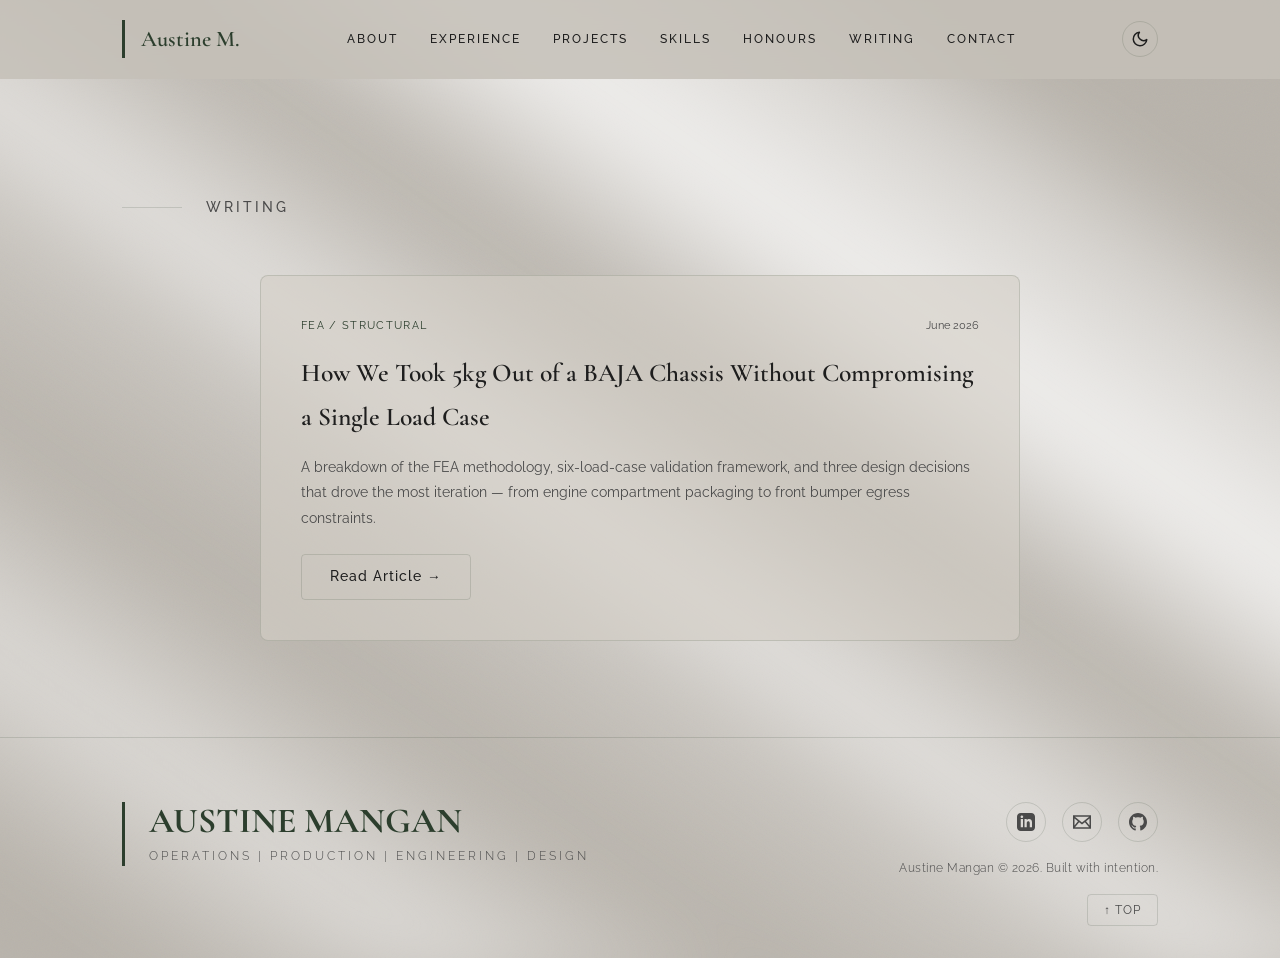
==== writing.html @ 1a507a0f "Add Writing section and BAJA FEA article" ====
<!DOCTYPE html>
<html lang="en" data-theme="light">
<head>
    <meta charset="UTF-8">
    <meta name="viewport" content="width=device-width, initial-scale=1.0">
    <title>Austine Mangan | Graduate Mechanical Engineer — Operations & Production</title>
    <meta name="description" content="Operations & Production candidate (Mechanical Engineering). Combines analytical rigour with hands-on execution—directed 400 volunteers and conducted 200 delegate conference 15% under budget.">
    <link rel="stylesheet" href="style.css">
</head>
<body>

    <!-- Navigation -->
    <nav>
        <div class="nav-container">
            <a href="index.html#" class="logo">Austine M.</a>
            <div class="nav-links" id="nav-links">
                <a href="index.html#about">About</a>
                <a href="index.html#experience">Experience</a>
                <a href="index.html#projects">Projects</a>
                <a href="index.html#skills">Skills</a>
                <a href="index.html#honours">Honours</a>
                <a href="writing.html" class="active">WRITING</a>
                <a href="index.html#contact">Contact</a>
            </div>
            <button class="theme-toggle" id="theme-toggle" aria-label="Toggle theme">
                <!-- Sun icon (shown in dark mode) -->
                <svg id="icon-sun" viewBox="0 0 24 24" style="display:none;"><circle cx="12" cy="12" r="5"/><line x1="12" y1="1" x2="12" y2="3"/><line x1="12" y1="21" x2="12" y2="23"/><line x1="4.22" y1="4.22" x2="5.64" y2="5.64"/><line x1="18.36" y1="18.36" x2="19.78" y2="19.78"/><line x1="1" y1="12" x2="3" y2="12"/><line x1="21" y1="12" x2="23" y2="12"/><line x1="4.22" y1="19.78" x2="5.64" y2="18.36"/><line x1="18.36" y1="5.64" x2="19.78" y2="4.22"/></svg>
                <!-- Moon icon (shown in light mode) -->
                <svg id="icon-moon" viewBox="0 0 24 24"><path d="M21 12.79A9 9 0 1 1 11.21 3 7 7 0 0 0 21 12.79z"/></svg>
            </button>
            <button class="menu-btn" id="menu-btn" aria-label="Menu">
                <svg viewBox="0 0 24 24"><line x1="3" y1="6" x2="21" y2="6"/><line x1="3" y1="12" x2="21" y2="12"/><line x1="3" y1="18" x2="21" y2="18"/></svg>
            </button>
        </div>
    </nav>

    
    <main style="padding-top: 100px;">
        <section class="fade-in-section">
            <div class="container">
                <div class="section-header">
                    <h2>WRITING</h2>
                </div>
                <div class="writing-grid">
                  <article class="writing-card fade-in-section">
                    <div class="writing-card-meta">
                      <span class="writing-tag">FEA / STRUCTURAL</span>
                      <span class="writing-date">June 2026</span>
                    </div>
                    <h2 class="writing-card-title">How We Took 5kg Out of a BAJA Chassis Without Compromising a Single Load Case</h2>
                    <p class="writing-card-excerpt">A breakdown of the FEA methodology, six-load-case validation framework, and three design decisions that drove the most iteration — from engine compartment packaging to front bumper egress constraints.</p>
                    <a href="writing/baja-chassis-fea.html" class="btn-secondary">Read Article →</a>
                  </article>
                </div>
            </div>
        </section>
    </main>
<!-- Footer -->
    <footer>
        <div class="footer-content">
            <div class="footer-brand">
                <p class="footer-name">AUSTINE MANGAN</p>
                <p class="footer-subtitle">OPERATIONS  |  PRODUCTION  |  ENGINEERING  |  DESIGN</p>
            </div>
            <div class="footer-right">
                <div class="footer-links">
                    <a href="https://www.linkedin.com/in/austinemangan005" target="_blank" rel="noopener" aria-label="LinkedIn">
                        <svg viewBox="0 0 24 24"><path d="M19 0h-14c-2.761 0-5 2.239-5 5v14c0 2.761 2.239 5 5 5h14c2.762 0 5-2.239 5-5v-14c0-2.761-2.238-5-5-5zm-11 19h-3v-11h3v11zm-1.5-12.268c-.966 0-1.75-.79-1.75-1.764s.784-1.764 1.75-1.764 1.75.79 1.75 1.764-.783 1.764-1.75 1.764zm13.5 12.268h-3v-5.604c0-3.368-4-3.113-4 0v5.604h-3v-11h3v1.765c1.396-2.586 7-2.777 7 2.476v6.759z"/></svg>
                    </a>
                    <a href="mailto:austinemangan2003@gmail.com" aria-label="Email">
                        <svg viewBox="0 0 24 24"><path d="M0 3v18h24v-18h-24zm6.623 7.929l-4.623 5.712v-9.458l4.623 3.746zm-4.141-5.929h19.035l-9.517 7.713-9.518-7.713zm5.694 7.188l3.824 3.099 3.83-3.104 5.612 6.817h-18.779l5.513-6.812zm9.208-1.264l4.616-3.741v9.348l-4.616-5.607z"/></svg>
                    </a>
                    <a href="https://github.com/austinemangan" target="_blank" rel="noopener" aria-label="GitHub">
                        <svg viewBox="0 0 24 24"><path d="M12 0c-6.626 0-12 5.373-12 12 0 5.302 3.438 9.8 8.207 11.387.599.111.793-.261.793-.577v-2.234c-3.338.726-4.033-1.416-4.033-1.416-.546-1.387-1.333-1.756-1.333-1.756-1.089-.745.083-.729.083-.729 1.205.084 1.839 1.237 1.839 1.237 1.07 1.834 2.807 1.304 3.492.997.107-.775.418-1.305.762-1.604-2.665-.305-5.467-1.334-5.467-5.931 0-1.311.469-2.381 1.236-3.221-.124-.303-.535-1.524.117-3.176 0 0 1.008-.322 3.301 1.23.957-.266 1.983-.399 3.003-.404 1.02.005 2.047.138 3.006.404 2.291-1.552 3.297-1.23 3.297-1.23.653 1.653.242 2.874.118 3.176.77.84 1.235 1.911 1.235 3.221 0 4.609-2.807 5.624-5.479 5.921.43.372.823 1.102.823 2.222v3.293c0 .319.192.694.801.576 4.765-1.589 8.199-6.086 8.199-11.386 0-6.627-5.373-12-12-12z"/></svg>
                    </a>
                </div>
                <span class="footer-copyright">Austine Mangan © 2026. Built with intention.</span>
                <button class="back-to-top" id="back-to-top" aria-label="Back to Top">↑ Top</button>
            </div>
        </div>
    </footer>

    <script src="script.js"></script>
</body>
</html>
---- style.css ----
/* ============================================================
   Google Fonts
   ============================================================ */
@import url('https://fonts.googleapis.com/css2?family=Cormorant+Garamond:ital,wght@0,400;0,500;0,600;0,700;1,400;1,500;1,600;1,700&family=Raleway:ital,wght@0,300;0,400;0,500;0,600;0,700;1,300;1,400&display=swap');

/* ============================================================
   CSS Custom Properties
   ============================================================ */
:root {
  /* Colour Palette — extracted from LinkedIn banner & suit */
  --green-primary: #2C3E2D;
  --green-dark: #1E2B1F;
  --green-light: #3A5240;
  --green-hover: #1A251B;
  --stone-bg: #B8B3AB;
  --stone-light: #C5C0B8;
  --stone-dark: #A5A098;
  --cream: #F5F0EB;
  --cream-dark: #E8E2DB;
  --charcoal: #1E1E1E;
  --charcoal-soft: #4A4A4A;

  /* Semantic tokens */
  --bg-primary: var(--stone-bg);
  --bg-secondary: var(--stone-light);
  --bg-card: rgba(212, 207, 199, 0.6);
  --text-primary: var(--charcoal);
  --text-secondary: var(--charcoal-soft);
  --accent: var(--green-primary);
  --accent-hover: var(--green-dark);
  --border-color: rgba(44, 62, 45, 0.15);
  --nav-bg: rgba(197, 192, 184, 0.85);

  /* Typography */
  --font-serif: 'Cormorant Garamond', 'Georgia', serif;
  --font-sans: 'Raleway', 'Helvetica Neue', sans-serif;

  /* Layout */
  --content-width: 1100px;
  --border-radius: 8px;
  --transition: all 0.35s cubic-bezier(0.165, 0.84, 0.44, 1);

  /* The vertical rule motif thickness */
  --rule-width: 3px;
}

/* Dark mode */
[data-theme="dark"] {
  --bg-primary: #1A1A1A;
  --bg-secondary: #242424;
  --bg-card: rgba(36, 36, 36, 0.8);
  --text-primary: var(--cream);
  --text-secondary: #A0A0A0;
  --accent: #7FA882;
  --accent-hover: #9CC49E;
  --border-color: rgba(127, 168, 130, 0.2);
  --nav-bg: rgba(26, 26, 26, 0.9);
}

/* ============================================================
   Reset & Base
   ============================================================ */
*,
*::before,
*::after {
  box-sizing: border-box;
  margin: 0;
  padding: 0;
}

html {
  scroll-behavior: smooth;
}

body {
  position: relative;
  z-index: 0;
  font-family: var(--font-sans);
  background-color: var(--bg-primary);
  background-image: url("data:image/svg+xml,%3Csvg viewBox='0 0 256 256' xmlns='http://www.w3.org/2000/svg'%3E%3Cfilter id='noise'%3E%3CfeTurbulence type='fractalNoise' baseFrequency='0.9' numOctaves='4' stitchTiles='stitch'/%3E%3C/filter%3E%3Crect width='100%25' height='100%25' filter='url(%23noise)' opacity='0.04'/%3E%3C/svg%3E");
  background-repeat: repeat;
  background-size: 256px 256px;
  color: var(--text-primary);
  line-height: 1.7;
}

/* Sunlight overlay effect */
body::before {
  content: '';
  position: fixed;
  top: -10%;
  left: -10%;
  width: 120vw;
  height: 120vh;
  pointer-events: none;
  z-index: -1;
  background: linear-gradient(
    215deg,
    rgba(255, 255, 255, 0) 20%,
    rgba(255, 255, 255, 0.4) 25%,
    rgba(255, 255, 255, 0.8) 35%,
    rgba(255, 255, 255, 0) 45%,
    rgba(255, 255, 255, 0.6) 55%,
    rgba(255, 255, 255, 0.25) 60%,
    rgba(255, 255, 255, 0) 70%,
    rgba(255, 255, 255, 0.5) 80%,
    rgba(255, 255, 255, 0) 90%
  );
  filter: blur(35px);
  mix-blend-mode: normal;
  opacity: 1;
  transition: opacity 0.4s ease;
}

[data-theme="dark"] body::before {
  opacity: 0.15;
}

h1, h2, h3, h4, h5, h6 {
  font-family: var(--font-serif);
}

a {
  color: var(--accent);
  transition: color 0.3s ease;
}

a:hover {
  color: var(--accent-hover);
}

img {
  max-width: 100%;
  display: block;
}

/* ============================================================
   Layout
   ============================================================ */
.container {
  max-width: var(--content-width);
  margin: 0 auto;
  padding: 0 2rem;
}

section {
  padding: 6rem 0;
}

/* ============================================================
   Section Headers
   ============================================================ */
.section-header {
  display: flex;
  align-items: center;
  gap: 1.5rem;
  margin-bottom: 3.5rem;
}

.section-header::before {
  content: '';
  flex: 1;
  height: 1px;
  background: var(--border-color);
  max-width: 60px;
}

.section-header h2 {
  font-family: var(--font-sans);
  font-size: 0.85rem;
  font-weight: 500;
  letter-spacing: 3px;
  text-transform: uppercase;
  color: var(--text-secondary);
  margin: 0;
  white-space: nowrap;
}

/* ============================================================
   Navigation
   ============================================================ */
nav {
  position: fixed;
  top: 0;
  width: 100%;
  padding: 1.25rem 0;
  background: var(--nav-bg);
  backdrop-filter: blur(12px);
  -webkit-backdrop-filter: blur(12px);
  z-index: 1000;
  border-bottom: 1px solid transparent;
  transition: padding 0.3s ease, border-bottom 0.3s ease, box-shadow 0.3s ease;
}

nav.scrolled {
  padding: 0.75rem 0;
  border-bottom: 1px solid var(--border-color);
  box-shadow: 0 2px 20px rgba(0, 0, 0, 0.06);
}

.nav-container {
  display: flex;
  justify-content: space-between;
  align-items: center;
  max-width: var(--content-width);
  margin: 0 auto;
  padding: 0 2rem;
}

.logo {
  font-family: var(--font-serif);
  font-size: 1.4rem;
  font-weight: 600;
  color: var(--accent);
  text-decoration: none;
  padding-left: 1rem;
  border-left: var(--rule-width) solid var(--accent);
}

.nav-links {
  display: flex;
  align-items: center;
  gap: 2rem;
}

.nav-links a {
  font-family: var(--font-sans);
  font-size: 0.75rem;
  font-weight: 500;
  letter-spacing: 2px;
  text-transform: uppercase;
  color: var(--text-primary);
  text-decoration: none;
  transition: color 0.3s ease;
  position: relative;
}

.nav-links a::after {
  content: '';
  position: absolute;
  bottom: -4px;
  left: 0;
  width: 0;
  height: 2px;
  background: var(--accent);
  transition: width 0.3s ease;
}

.nav-links a:hover::after,
.nav-links a.active::after {
  width: 100%;
}

.nav-links a:hover {
  color: var(--accent);
}

/* ============================================================
   Theme Toggle
   ============================================================ */
.theme-toggle {
  background: none;
  border: 1px solid var(--border-color);
  color: var(--text-primary);
  width: 36px;
  height: 36px;
  border-radius: 50%;
  cursor: pointer;
  display: flex;
  align-items: center;
  justify-content: center;
  transition: var(--transition);
}

.theme-toggle:hover {
  border-color: var(--accent);
  color: var(--accent);
}

.theme-toggle svg {
  width: 18px;
  height: 18px;
  fill: none;
  stroke: currentColor;
  stroke-width: 2;
  stroke-linecap: round;
  stroke-linejoin: round;
}

/* ============================================================
   Mobile Menu Button
   ============================================================ */
.menu-btn {
  display: none;
  background: none;
  border: none;
  color: var(--text-primary);
  cursor: pointer;
  padding: 0.5rem;
}

.menu-btn svg {
  width: 24px;
  height: 24px;
  stroke: currentColor;
  stroke-width: 2;
  fill: none;
}

/* ============================================================
   Hero Section
   ============================================================ */
.hero {
  min-height: 100vh;
  display: flex;
  align-items: center;
  padding-top: 120px;
  padding-bottom: 4rem;
  overflow: hidden;
}

.hero-container {
  display: grid;
  grid-template-columns: 1.1fr 0.9fr;
  gap: 4rem;
  align-items: center;
  max-width: var(--content-width);
  margin: 0 auto;
  padding: 0 2rem;
}

.hero-text {
  display: flex;
  flex-direction: column;
}

.hero-name {
  font-family: var(--font-serif);
  font-size: 3.8rem;
  font-weight: 700;
  color: var(--accent);
  line-height: 1.05;
  margin-bottom: 0.75rem;
  padding-left: 1.5rem;
  border-left: var(--rule-width) solid var(--accent);
}

.hero-title {
  font-family: var(--font-sans);
  font-size: 0.85rem;
  font-weight: 400;
  letter-spacing: 3.5px;
  text-transform: uppercase;
  color: var(--text-secondary);
  margin-bottom: 2rem;
  padding-left: 1.5rem;
}

.hero-tagline {
  font-family: var(--font-serif);
  font-size: 1.25rem;
  font-style: italic;
  color: var(--text-secondary);
  line-height: 1.7;
  margin-bottom: 2.5rem;
  max-width: 520px;
}

.hero-actions {
  display: flex;
  align-items: center;
  gap: 1.5rem;
}

.hero-photo {
  display: flex;
  justify-content: center;
  align-items: flex-end;
  position: relative;
  overflow: hidden;
  width: 100%;
  max-width: 380px;
  aspect-ratio: 1 / 1;
  border-radius: 50%;
  border: 4px solid var(--accent);
  margin: 0 auto;
}

.hero-photo img {
  width: 100%;
  height: 100%;
  object-fit: cover;
  object-position: top center;
  filter: contrast(1.02);
}

/* ============================================================
   Buttons
   ============================================================ */

/* Primary CTA — dark green fill, cream serif label */
.btn-primary {
  display: inline-flex;
  align-items: center;
  justify-content: center;
  gap: 0.5rem;
  padding: 0.85rem 2rem;
  background: var(--green-primary);
  color: var(--cream);
  font-family: var(--font-serif);
  font-size: 1rem;
  font-weight: 600;
  border: none;
  border-radius: 4px;
  cursor: pointer;
  text-decoration: none;
  transition: var(--transition);
  letter-spacing: 0.5px;
}

.btn-primary:hover {
  background: var(--green-dark);
  color: var(--cream);
  transform: translateY(-2px);
  box-shadow: 0 8px 24px rgba(44, 62, 45, 0.25);
}

[data-theme="dark"] .btn-primary {
  background: var(--green-primary);
  color: var(--cream);
}

[data-theme="dark"] .btn-primary:hover {
  background: var(--green-light);
}

/* LinkedIn icon link */
.btn-icon {
  display: inline-flex;
  align-items: center;
  justify-content: center;
  width: 44px;
  height: 44px;
  border: 1px solid var(--border-color);
  border-radius: 50%;
  color: var(--text-secondary);
  transition: var(--transition);
  text-decoration: none;
}

.btn-icon:hover {
  border-color: var(--accent);
  color: var(--accent);
  transform: translateY(-2px);
}

.btn-icon svg {
  width: 20px;
  height: 20px;
  fill: currentColor;
}

/* Secondary / outline button */
.btn-secondary {
  display: inline-flex;
  align-items: center;
  gap: 0.5rem;
  padding: 0.65rem 1.75rem;
  background: transparent;
  color: var(--text-primary);
  font-family: var(--font-sans);
  font-size: 0.85rem;
  font-weight: 500;
  letter-spacing: 1px;
  border: 1px solid var(--border-color);
  border-radius: 4px;
  cursor: pointer;
  text-decoration: none;
  transition: var(--transition);
}

.btn-secondary:hover {
  border-color: var(--accent);
  color: var(--accent);
  transform: translateY(-2px);
}

/* ============================================================
   About Section
   ============================================================ */
.about-content {
  max-width: 800px;
}

.about-text {
  font-size: 1.1rem;
  color: var(--text-secondary);
  line-height: 1.8;
  margin-bottom: 1.5rem;
}

.about-text:last-of-type {
  margin-bottom: 0;
}

.about-text strong {
  color: var(--text-primary);
  font-weight: 600;
}

/* Stats row */
.stats-row {
  display: grid;
  grid-template-columns: repeat(4, 1fr);
  gap: 1.5rem;
  margin-top: 3.5rem;
}

.stat-card {
  text-align: center;
  padding: 1.75rem 1rem;
  background: var(--bg-card);
  backdrop-filter: blur(8px);
  border: 1px solid var(--border-color);
  border-radius: var(--border-radius);
  border-top: var(--rule-width) solid var(--accent);
  transition: var(--transition);
}

.stat-card:hover {
  transform: translateY(-4px);
  box-shadow: 0 8px 24px rgba(0, 0, 0, 0.08);
}

.stat-number {
  font-family: var(--font-serif);
  font-size: 2rem;
  font-weight: 700;
  color: var(--accent);
  display: block;
  margin-bottom: 0.5rem;
}

.stat-label {
  font-family: var(--font-sans);
  font-size: 0.78rem;
  font-weight: 500;
  letter-spacing: 1px;
  text-transform: uppercase;
  color: var(--text-secondary);
}

/* ============================================================
   Experience & Project Cards (shared card style)
   ============================================================ */
.cards-grid {
  display: grid;
  grid-template-columns: repeat(2, 1fr);
  gap: 2rem;
}

.card {
  background: var(--bg-card);
  backdrop-filter: blur(8px);
  border: 1px solid var(--border-color);
  border-left: var(--rule-width) solid var(--accent);
  border-radius: var(--border-radius);
  overflow: hidden;
  transition: var(--transition);
  display: flex;
  flex-direction: column;
}

.card:hover {
  transform: translateY(-5px);
  box-shadow: 0 12px 32px rgba(0, 0, 0, 0.1);
  border-left-color: var(--green-dark);
}

.card-image {
  height: 220px;
  background: var(--bg-secondary);
  overflow: hidden;
  position: relative;
}

.card-image img {
  width: 100%;
  height: 100%;
  object-fit: cover;
  transition: transform 0.5s ease;
}

.card:hover .card-image img {
  transform: scale(1.03);
}

/* Carousel within card images */
.card-image.carousel {
  position: relative;
}

.card-image.carousel img {
  position: absolute;
  top: 0;
  left: 0;
  width: 100%;
  height: 100%;
  object-fit: cover;
  opacity: 0;
  transition: opacity 1s ease-in-out;
}

.card-body {
  padding: 1.5rem;
  flex: 1;
  display: flex;
  flex-direction: column;
}

.card-meta {
  display: flex;
  align-items: baseline;
  flex-wrap: wrap;
  gap: 0.5rem;
  margin-bottom: 0.5rem;
}

.card-meta .card-org {
  font-family: var(--font-sans);
  font-size: 0.78rem;
  font-weight: 500;
  letter-spacing: 1px;
  text-transform: uppercase;
  color: var(--text-secondary);
}

.card-meta .card-date {
  font-family: var(--font-sans);
  font-size: 0.75rem;
  color: var(--text-secondary);
  margin-left: auto;
}

.card-title {
  font-family: var(--font-serif);
  font-size: 1.3rem;
  font-weight: 600;
  color: var(--text-primary);
  margin-bottom: 0.75rem;
}

.card-desc {
  font-size: 0.95rem;
  color: var(--text-secondary);
  line-height: 1.7;
  margin-bottom: 1.25rem;
  flex: 1;
  text-align: justify;
}

.card-tags {
  display: flex;
  flex-wrap: wrap;
  gap: 0.5rem;
}

.tag {
  font-family: var(--font-sans);
  font-size: 0.72rem;
  font-weight: 500;
  letter-spacing: 0.5px;
  padding: 0.3rem 0.75rem;
  border: 1px solid var(--accent);
  border-radius: 4px;
  color: var(--accent);
  background: transparent;
  transition: var(--transition);
}

[data-theme="dark"] .tag {
  border-color: var(--accent);
  color: var(--accent);
}

.tag:hover {
  background: var(--accent);
  color: var(--cream);
}

/* ============================================================
   Featured Project Cards (full width, horizontal)
   ============================================================ */
.card.featured {
  grid-column: 1 / -1;
  flex-direction: row;
}

.card.featured .card-image {
  width: 45%;
  height: auto;
  min-height: 350px;
}

.card.featured .card-body {
  width: 55%;
  justify-content: center;
  padding: 2rem;
}

.card.featured .card-desc {
  font-size: 0.9rem;
}

/* ============================================================
   Show More Button
   ============================================================ */
.show-more-wrap {
  display: flex;
  justify-content: center;
  margin-top: 2.5rem;
}

.show-more-btn {
  display: inline-flex;
  align-items: center;
  gap: 0.5rem;
  padding: 0.6rem 1.75rem;
  font-family: var(--font-sans);
  font-size: 0.78rem;
  font-weight: 500;
  letter-spacing: 1.5px;
  text-transform: uppercase;
  color: var(--text-secondary);
  background: transparent;
  border: 1px solid var(--border-color);
  border-radius: 4px;
  cursor: pointer;
  transition: var(--transition);
}

.show-more-btn:hover {
  border-color: var(--accent);
  color: var(--accent);
}

.show-more-arrow {
  display: inline-block;
  transition: transform 0.3s ease;
  font-size: 0.85rem;
}

.show-more-btn.expanded .show-more-arrow {
  transform: rotate(180deg);
}

.exp-hidden {
  display: none !important;
}

/* ============================================================
   Skills Section
   ============================================================ */
.skills-section {
  /* single unified layout */
}

.skills-group {
  margin-bottom: 3rem;
}

.skills-group:last-child {
  margin-bottom: 0;
}

.skills-group-title {
  font-family: var(--font-sans);
  font-size: 0.78rem;
  font-weight: 600;
  letter-spacing: 2px;
  text-transform: uppercase;
  color: var(--accent);
  margin-bottom: 1.25rem;
  padding-left: 1rem;
  border-left: var(--rule-width) solid var(--accent);
}

.skills-grid {
  display: flex;
  flex-wrap: wrap;
  gap: 0.65rem;
}

.skill-tag {
  font-family: var(--font-sans);
  font-size: 0.85rem;
  font-weight: 400;
  padding: 0.55rem 1.1rem;
  background: var(--bg-card);
  border: 1px solid var(--border-color);
  border-radius: 4px;
  color: var(--text-primary);
  transition: var(--transition);
}

.skill-tag:hover {
  border-color: var(--accent);
  color: var(--accent);
  transform: translateY(-2px);
}

/* ============================================================
   Honours Section (Grid)
   ============================================================ */
.honours-grid {
  display: grid;
  grid-template-columns: repeat(2, 1fr);
  gap: 1.5rem;
}

.honour-card {
  background: var(--bg-card);
  backdrop-filter: blur(8px);
  border: 1px solid var(--border-color);
  border-left: var(--rule-width) solid var(--accent);
  border-radius: var(--border-radius);
  padding: 1.5rem;
  display: flex;
  flex-direction: column;
  gap: 1rem;
  transition: var(--transition);
}

.honour-card:hover {
  transform: translateY(-4px);
  box-shadow: 0 8px 24px rgba(0, 0, 0, 0.08);
}

.honour-header {
  display: flex;
  align-items: flex-start;
  gap: 1rem;
}

.honour-icon {
  width: 40px;
  height: 40px;
  min-width: 40px;
  border: 1.5px solid var(--accent);
  border-radius: 50%;
  display: flex;
  align-items: center;
  justify-content: center;
  color: var(--accent);
}

.honour-icon svg {
  width: 18px;
  height: 18px;
  stroke: currentColor;
  fill: none;
  stroke-width: 1.5;
  stroke-linecap: round;
  stroke-linejoin: round;
}

.honour-info h4 {
  font-family: var(--font-serif);
  font-size: 1.1rem;
  font-weight: 600;
  color: var(--text-primary);
  margin: 0 0 0.25rem;
}

.honour-info p {
  font-family: var(--font-sans);
  font-size: 0.85rem;
  color: var(--text-secondary);
  margin: 0;
}

.honour-card img {
  width: 100%;
  border-radius: var(--border-radius);
  border: 1px solid var(--border-color);
  object-fit: cover;
}

/* ============================================================
   Certifications Section
   ============================================================ */
.certs-grid {
  display: grid;
  grid-template-columns: repeat(auto-fill, minmax(280px, 1fr));
  gap: 1rem;
}

.cert-card {
  display: flex;
  align-items: center;
  gap: 1rem;
  padding: 1.25rem 1.5rem;
  background: var(--bg-card);
  border: 1px solid var(--border-color);
  border-left: var(--rule-width) solid var(--accent);
  border-radius: var(--border-radius);
  transition: var(--transition);
}

.cert-card:hover {
  transform: translateY(-3px);
  box-shadow: 0 6px 18px rgba(0, 0, 0, 0.07);
}

.cert-card.ongoing {
  border-left-style: dashed;
}

.cert-icon {
  width: 36px;
  height: 36px;
  min-width: 36px;
  border: 1.5px solid var(--accent);
  border-radius: 50%;
  display: flex;
  align-items: center;
  justify-content: center;
  color: var(--accent);
}

.cert-icon svg {
  width: 16px;
  height: 16px;
  stroke: currentColor;
  fill: none;
  stroke-width: 1.5;
}

.cert-info h4 {
  font-family: var(--font-sans);
  font-size: 0.95rem;
  font-weight: 600;
  color: var(--text-primary);
  margin: 0;
}

.cert-info p {
  font-family: var(--font-sans);
  font-size: 0.78rem;
  color: var(--text-secondary);
  margin: 0.15rem 0 0;
  font-style: italic;
}

/* ============================================================
   Contact Section
   ============================================================ */
.contact-container {
  max-width: 600px;
  margin: 0 auto;
}

.contact-form {
  display: flex;
  flex-direction: column;
  gap: 1.25rem;
  margin-bottom: 2rem;
}

.form-group {
  display: flex;
  flex-direction: column;
  gap: 0.4rem;
}

.form-group label {
  font-family: var(--font-sans);
  font-size: 0.78rem;
  font-weight: 500;
  letter-spacing: 1px;
  text-transform: uppercase;
  color: var(--text-secondary);
}

.form-control {
  padding: 0.85rem 1rem;
  background: var(--bg-card);
  border: 1px solid var(--border-color);
  border-radius: 4px;
  color: var(--text-primary);
  font-family: var(--font-sans);
  font-size: 1rem;
  transition: border-color 0.3s ease;
}

.form-control:focus {
  outline: none;
  border-color: var(--accent);
}

textarea.form-control {
  resize: vertical;
  min-height: 130px;
}

.contact-resume-block {
  text-align: center;
  margin-top: 2rem;
  margin-bottom: 2rem;
}

.contact-resume-label {
  font-family: var(--font-sans);
  font-size: 0.78rem;
  letter-spacing: 1.5px;
  text-transform: uppercase;
  color: var(--text-secondary);
  margin-bottom: 0.75rem;
}

.social-links {
  display: flex;
  justify-content: center;
  gap: 1.5rem;
  margin-top: 2.5rem;
}

.social-links a {
  display: inline-flex;
  align-items: center;
  justify-content: center;
  width: 44px;
  height: 44px;
  border: 1px solid var(--border-color);
  border-radius: 50%;
  color: var(--text-secondary);
  text-decoration: none;
  transition: var(--transition);
}

.social-links a:hover {
  border-color: var(--accent);
  color: var(--accent);
  transform: translateY(-2px);
}

.social-links svg {
  width: 20px;
  height: 20px;
  fill: currentColor;
}

/* ============================================================
   Footer — Mirror LinkedIn Banner
   ============================================================ */
footer {
  padding: 4rem 0 2rem;
  border-top: 1px solid var(--border-color);
}

.footer-content {
  display: flex;
  align-items: flex-start;
  gap: 3rem;
  max-width: var(--content-width);
  margin: 0 auto;
  padding: 0 2rem;
}

.footer-brand {
  padding-left: 1.5rem;
  border-left: var(--rule-width) solid var(--accent);
}

.footer-name {
  font-family: var(--font-serif);
  font-size: 2.2rem;
  font-weight: 700;
  color: var(--accent);
  margin: 0 0 0.35rem;
  line-height: 1.1;
}

.footer-subtitle {
  font-family: var(--font-sans);
  font-size: 0.75rem;
  font-weight: 300;
  letter-spacing: 3px;
  text-transform: uppercase;
  color: var(--text-secondary);
  margin: 0;
}

.footer-right {
  margin-left: auto;
  display: flex;
  flex-direction: column;
  align-items: flex-end;
  gap: 1rem;
}

.footer-links {
  display: flex;
  gap: 1rem;
}

.footer-links a {
  display: inline-flex;
  align-items: center;
  justify-content: center;
  width: 40px;
  height: 40px;
  border: 1px solid var(--border-color);
  border-radius: 50%;
  color: var(--text-secondary);
  text-decoration: none;
  transition: var(--transition);
}

.footer-links a:hover {
  border-color: var(--accent);
  color: var(--accent);
}

.footer-links svg {
  width: 18px;
  height: 18px;
  fill: currentColor;
}

.footer-copyright {
  font-family: var(--font-sans);
  font-size: 0.75rem;
  font-weight: 300;
  letter-spacing: 0.5px;
  color: var(--text-secondary);
}

.back-to-top {
  background: none;
  border: 1px solid var(--border-color);
  color: var(--text-secondary);
  font-family: var(--font-sans);
  font-size: 0.72rem;
  letter-spacing: 1px;
  text-transform: uppercase;
  cursor: pointer;
  padding: 0.5rem 1rem;
  border-radius: 4px;
  transition: var(--transition);
}

.back-to-top:hover {
  border-color: var(--accent);
  color: var(--accent);
}

/* ============================================================
   Scroll Fade Animation
   ============================================================ */
.fade-in-section {
  opacity: 0;
  transform: translateY(25px);
  visibility: hidden;
  transition: opacity 0.7s ease-out, transform 0.7s ease-out;
  will-change: opacity, visibility;
}

.fade-in-section.is-visible {
  opacity: 1;
  transform: none;
  visibility: visible;
}

/* ============================================================
   Success Modal
   ============================================================ */
.modal-backdrop {
  position: fixed;
  inset: 0;
  background: rgba(0, 0, 0, 0.55);
  backdrop-filter: blur(6px);
  -webkit-backdrop-filter: blur(6px);
  z-index: 9999;
  display: flex;
  align-items: center;
  justify-content: center;
  padding: 1.5rem;
  animation: fadeInBackdrop 0.3s ease;
}

@keyframes fadeInBackdrop {
  from { opacity: 0; }
  to   { opacity: 1; }
}

.modal-card {
  background: var(--bg-secondary);
  border: 1px solid var(--border-color);
  border-radius: 12px;
  padding: 2.5rem 2rem;
  max-width: 440px;
  width: 100%;
  text-align: center;
  box-shadow: 0 20px 60px rgba(0, 0, 0, 0.3);
  animation: scaleIn 0.35s cubic-bezier(0.34, 1.56, 0.64, 1);
}

@keyframes scaleIn {
  from { opacity: 0; transform: scale(0.85) translateY(20px); }
  to   { opacity: 1; transform: scale(1)   translateY(0); }
}

.modal-icon {
  font-size: 3rem;
  margin-bottom: 1rem;
  display: block;
}

.modal-title {
  font-family: var(--font-serif);
  font-size: 1.75rem;
  font-weight: 600;
  margin-bottom: 0.75rem;
  color: var(--text-primary);
}

.modal-desc {
  color: var(--text-secondary);
  font-size: 1rem;
  line-height: 1.6;
  margin-bottom: 1.75rem;
}

.modal-desc strong {
  color: var(--accent);
}

.modal-close-btn {
  width: 100%;
  max-width: 200px;
}

/* ============================================================
   Responsive — 900px
   ============================================================ */
@media (max-width: 900px) {
  .hero-container {
    grid-template-columns: 1fr;
    text-align: center;
    gap: 2rem;
  }
  .hero-text {
    align-items: center;
  }
  .hero-name {
    font-size: 3rem;
    border-left: none;
    padding-left: 0;
    text-align: center;
  }
  .hero-title {
    padding-left: 0;
    text-align: center;
  }
  .hero-tagline {
    text-align: center;
    margin-left: auto;
    margin-right: auto;
  }
  .hero-actions {
    justify-content: center;
  }
  .hero-photo {
    order: -1;
  }
  .hero-photo img {
    max-width: 300px;
  }
  .cards-grid {
    grid-template-columns: 1fr;
  }
  .card.featured {
    flex-direction: column;
  }
  .card.featured .card-image {
    width: 100%;
    height: 250px;
    min-height: auto;
  }
  .card.featured .card-body {
    width: 100%;
  }
  .stats-row {
    grid-template-columns: repeat(2, 1fr);
  }
  .honours-grid {
    grid-template-columns: 1fr;
  }
  .footer-content {
    flex-direction: column;
    align-items: center;
    text-align: center;
  }
  .footer-brand {
    border-left: none;
    padding-left: 0;
    border-top: var(--rule-width) solid var(--accent);
    padding-top: 1rem;
  }
  .footer-right {
    margin-left: 0;
    align-items: center;
  }
}

/* ============================================================
   Responsive — 768px
   ============================================================ */
@media (max-width: 768px) {
  .menu-btn {
    display: block;
  }
  .nav-links {
    position: fixed;
    top: 0;
    left: -100%;
    width: 100%;
    height: 100vh;
    background: var(--bg-primary);
    flex-direction: column;
    justify-content: center;
    gap: 2.5rem;
    transition: left 0.3s ease;
    z-index: 999;
  }
  .nav-links.nav-active {
    left: 0;
  }
  .nav-links a {
    font-size: 1.1rem;
    letter-spacing: 3px;
  }
  .theme-toggle {
    z-index: 1001;
  }
}

/* ============================================================
   Responsive — 480px
   ============================================================ */
@media (max-width: 480px) {
  section {
    padding: 4rem 0;
  }
  .hero {
    padding-top: 100px;
    padding-bottom: 3rem;
  }
  .hero-name {
    font-size: 2.2rem;
  }
  .hero-title {
    font-size: 0.72rem;
    letter-spacing: 2.5px;
  }
  .hero-tagline {
    font-size: 1.05rem;
  }
  .stats-row {
    grid-template-columns: 1fr;
    gap: 1rem;
  }
  .stat-card {
    padding: 1.25rem;
  }
  .section-header h2 {
    font-size: 0.75rem;
    letter-spacing: 2px;
  }
  .card-desc,
  .about-text {
    text-align: left;
  }
  .certs-grid {
    grid-template-columns: 1fr;
  }
  .hero-photo img {
    max-width: 250px;
  }
  .modal-card {
    padding: 2rem 1.25rem;
  }
  .modal-title {
    font-size: 1.4rem;
  }
}

/* Writing Index Page */
.writing-grid {
  max-width: 760px;
  margin: 0 auto;
  display: flex;
  flex-direction: column;
  gap: 2.5rem;
}

.writing-card {
  background: var(--bg-card);
  border-radius: var(--border-radius);
  padding: 2.5rem;
  border: 1px solid var(--border-color);
  transition: var(--transition);
}

.writing-card:hover {
  transform: translateY(-3px);
}

.writing-card-meta {
  display: flex;
  justify-content: space-between;
  margin-bottom: 1rem;
}

.writing-tag {
  font-family: var(--font-sans);
  font-size: 0.7rem;
  letter-spacing: 0.12em;
  text-transform: uppercase;
  color: var(--accent);
}

.writing-date {
  font-family: var(--font-sans);
  font-size: 0.7rem;
  color: var(--text-secondary);
}

.writing-card-title {
  font-family: var(--font-serif);
  font-size: 1.6rem;
  font-weight: 600;
  margin-bottom: 1rem;
  color: var(--text-primary);
}

.writing-card-excerpt {
  font-family: var(--font-sans);
  font-size: 0.9rem;
  color: var(--text-secondary);
  line-height: 1.75;
  margin-bottom: 1.5rem;
}

/* Article Page */
.article-container {
  max-width: 680px;
  margin: 4rem auto;
  padding: 0 2rem;
}

.article-header-meta {
  display: flex;
  gap: 1.5rem;
  margin-bottom: 2rem;
  font-family: var(--font-sans);
  font-size: 0.75rem;
  letter-spacing: 0.1em;
  text-transform: uppercase;
  color: var(--text-secondary);
}

.article-title {
  font-family: var(--font-serif);
  font-size: clamp(2rem, 4vw, 3rem);
  font-weight: 600;
  line-height: 1.2;
  margin-bottom: 2.5rem;
  color: var(--text-primary);
}

.article-body h2 {
  font-family: var(--font-serif);
  font-size: 1.4rem;
  margin: 2.5rem 0 1rem;
  color: var(--accent);
}

.article-body p {
  font-family: var(--font-sans);
  font-size: 0.95rem;
  line-height: 1.85;
  margin-bottom: 1.25rem;
  color: var(--text-primary);
}

.article-body ul {
  padding-left: 1.5rem;
  margin-bottom: 1.25rem;
}

.article-body ul li {
  font-family: var(--font-sans);
  font-size: 0.95rem;
  line-height: 1.85;
  margin-bottom: 0.5rem;
  color: var(--text-primary);
}

.article-footer {
  margin-top: 4rem;
  padding-top: 2rem;
  border-top: 1px solid var(--border-color);
  display: flex;
  justify-content: space-between;
  align-items: center;
}
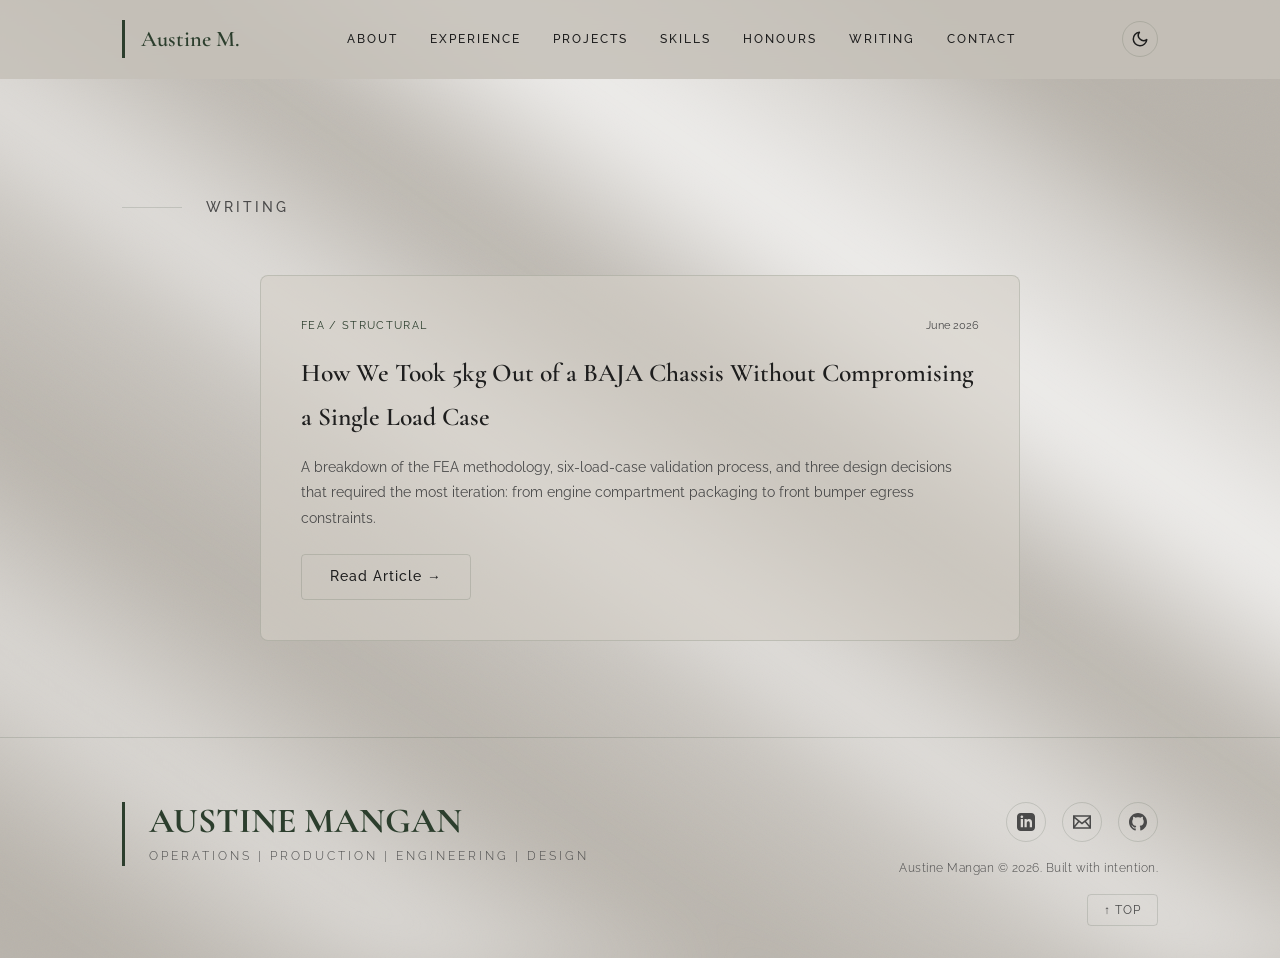
==== commit 4da06e9e: "Remove AI specific wording and format elements" ====
--- a/writing.html
+++ b/writing.html
@@ -3,9 +3,10 @@
 <head>
     <meta charset="UTF-8">
     <meta name="viewport" content="width=device-width, initial-scale=1.0">
-    <title>Austine Mangan | Graduate Mechanical Engineer — Operations & Production</title>
-    <meta name="description" content="Operations & Production candidate (Mechanical Engineering). Combines analytical rigour with hands-on execution—directed 400 volunteers and conducted 200 delegate conference 15% under budget.">
+    <title>Austine Mangan | Graduate Mechanical Engineer | Operations & Production</title>
+    <meta name="description" content="Operations & Production candidate (Mechanical Engineering). Combines analytical rigour with hands-on execution. Directed 400 volunteers and conducted 200 delegate conference 15% under budget.">
     <link rel="stylesheet" href="style.css">
+    <link rel="icon" type="image/png" href="images/Portfolio/favicon.png">
 </head>
 <body>
 
@@ -48,7 +49,7 @@
                       <span class="writing-date">June 2026</span>
                     </div>
                     <h2 class="writing-card-title">How We Took 5kg Out of a BAJA Chassis Without Compromising a Single Load Case</h2>
-                    <p class="writing-card-excerpt">A breakdown of the FEA methodology, six-load-case validation framework, and three design decisions that drove the most iteration — from engine compartment packaging to front bumper egress constraints.</p>
+                    <p class="writing-card-excerpt">A breakdown of the FEA methodology, six-load-case validation process, and three design decisions that required the most iteration: from engine compartment packaging to front bumper egress constraints.</p>
                     <a href="writing/baja-chassis-fea.html" class="btn-secondary">Read Article →</a>
                   </article>
                 </div>
--- a/style.css
+++ b/style.css
@@ -7,7 +7,7 @@
    CSS Custom Properties
    ============================================================ */
 :root {
-  /* Colour Palette — extracted from LinkedIn banner & suit */
+  /* Colour Palette - extracted from LinkedIn banner & suit */
   --green-primary: #2C3E2D;
   --green-dark: #1E2B1F;
   --green-light: #3A5240;
@@ -398,7 +398,7 @@
    Buttons
    ============================================================ */
 
-/* Primary CTA — dark green fill, cream serif label */
+/* Primary CTA - dark green fill, cream serif label */
 .btn-primary {
   display: inline-flex;
   align-items: center;
@@ -1051,7 +1051,7 @@
 }
 
 /* ============================================================
-   Footer — Mirror LinkedIn Banner
+   Footer - Mirror LinkedIn Banner
    ============================================================ */
 footer {
   padding: 4rem 0 2rem;
@@ -1242,7 +1242,7 @@
 }
 
 /* ============================================================
-   Responsive — 900px
+   Responsive - 900px
    ============================================================ */
 @media (max-width: 900px) {
   .hero-container {
@@ -1315,7 +1315,7 @@
 }
 
 /* ============================================================
-   Responsive — 768px
+   Responsive - 768px
    ============================================================ */
 @media (max-width: 768px) {
   .menu-btn {
@@ -1347,7 +1347,7 @@
 }
 
 /* ============================================================
-   Responsive — 480px
+   Responsive - 480px
    ============================================================ */
 @media (max-width: 480px) {
   section {
